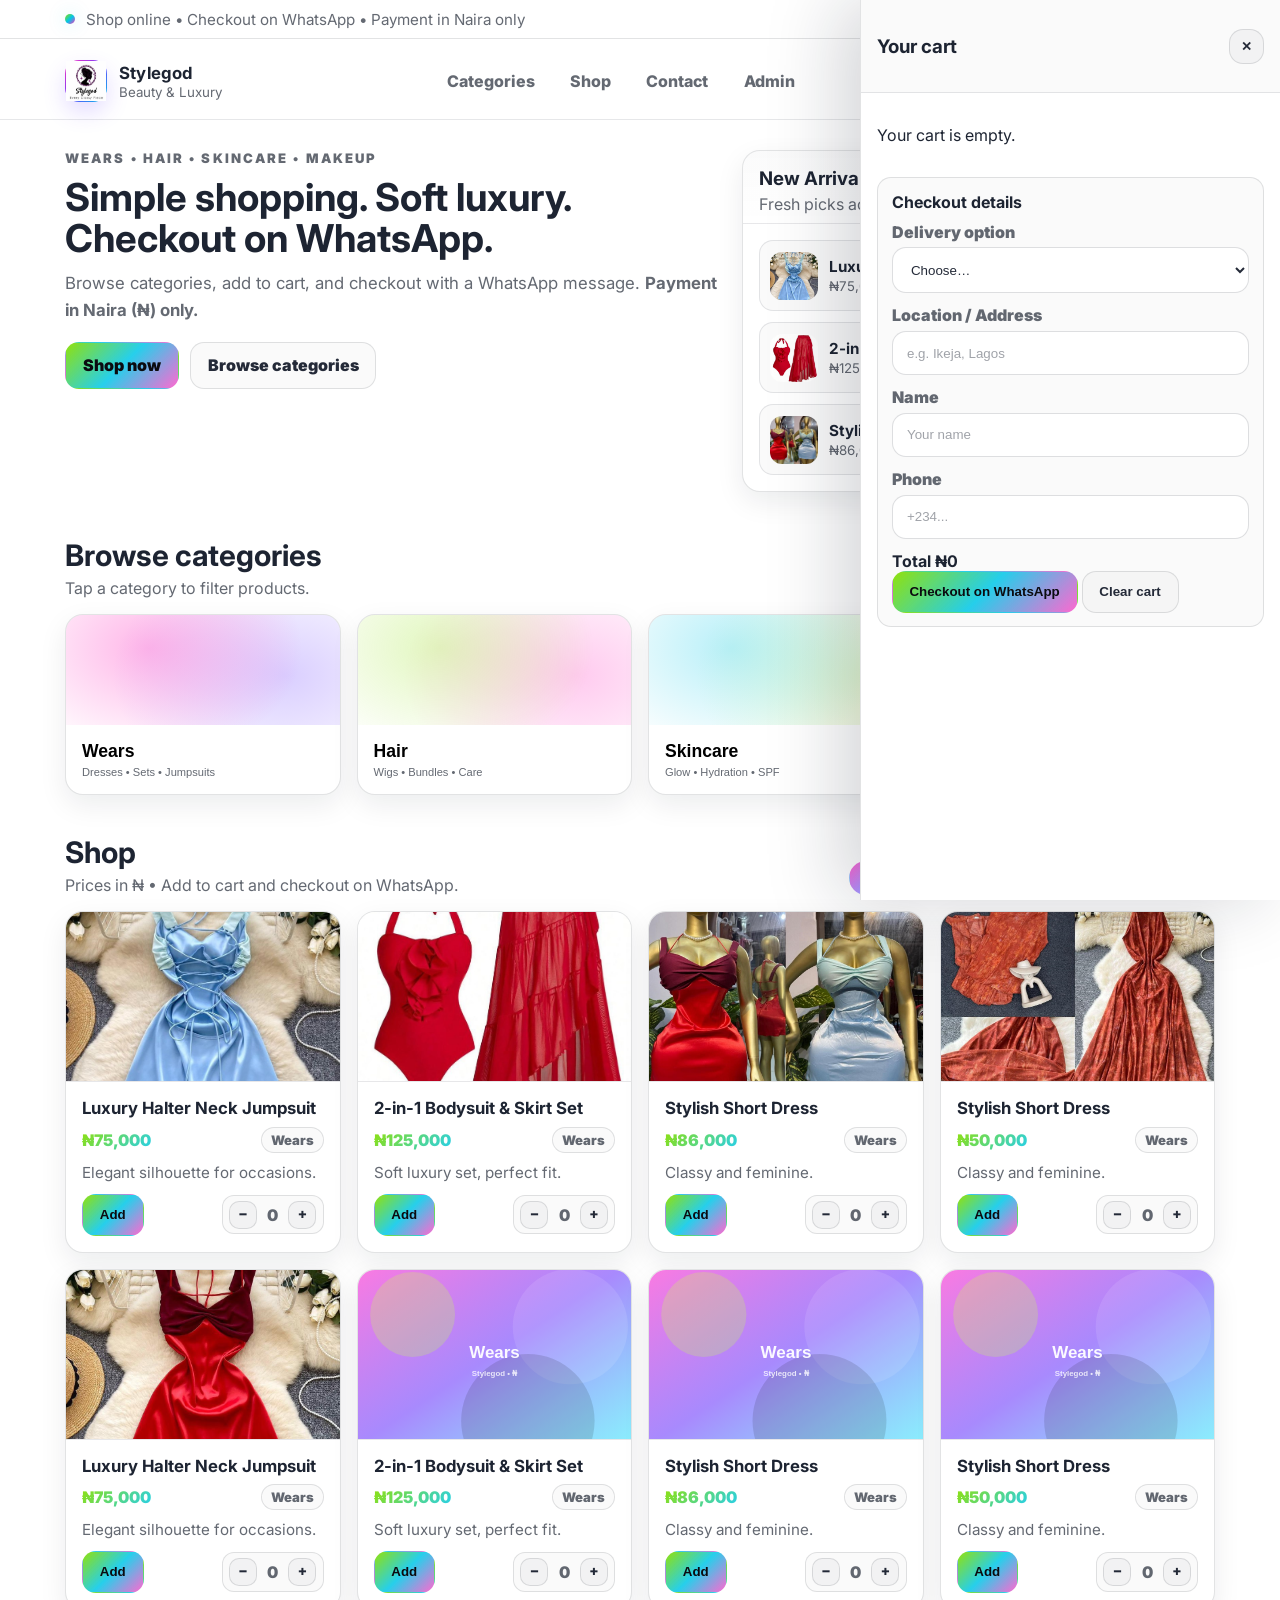
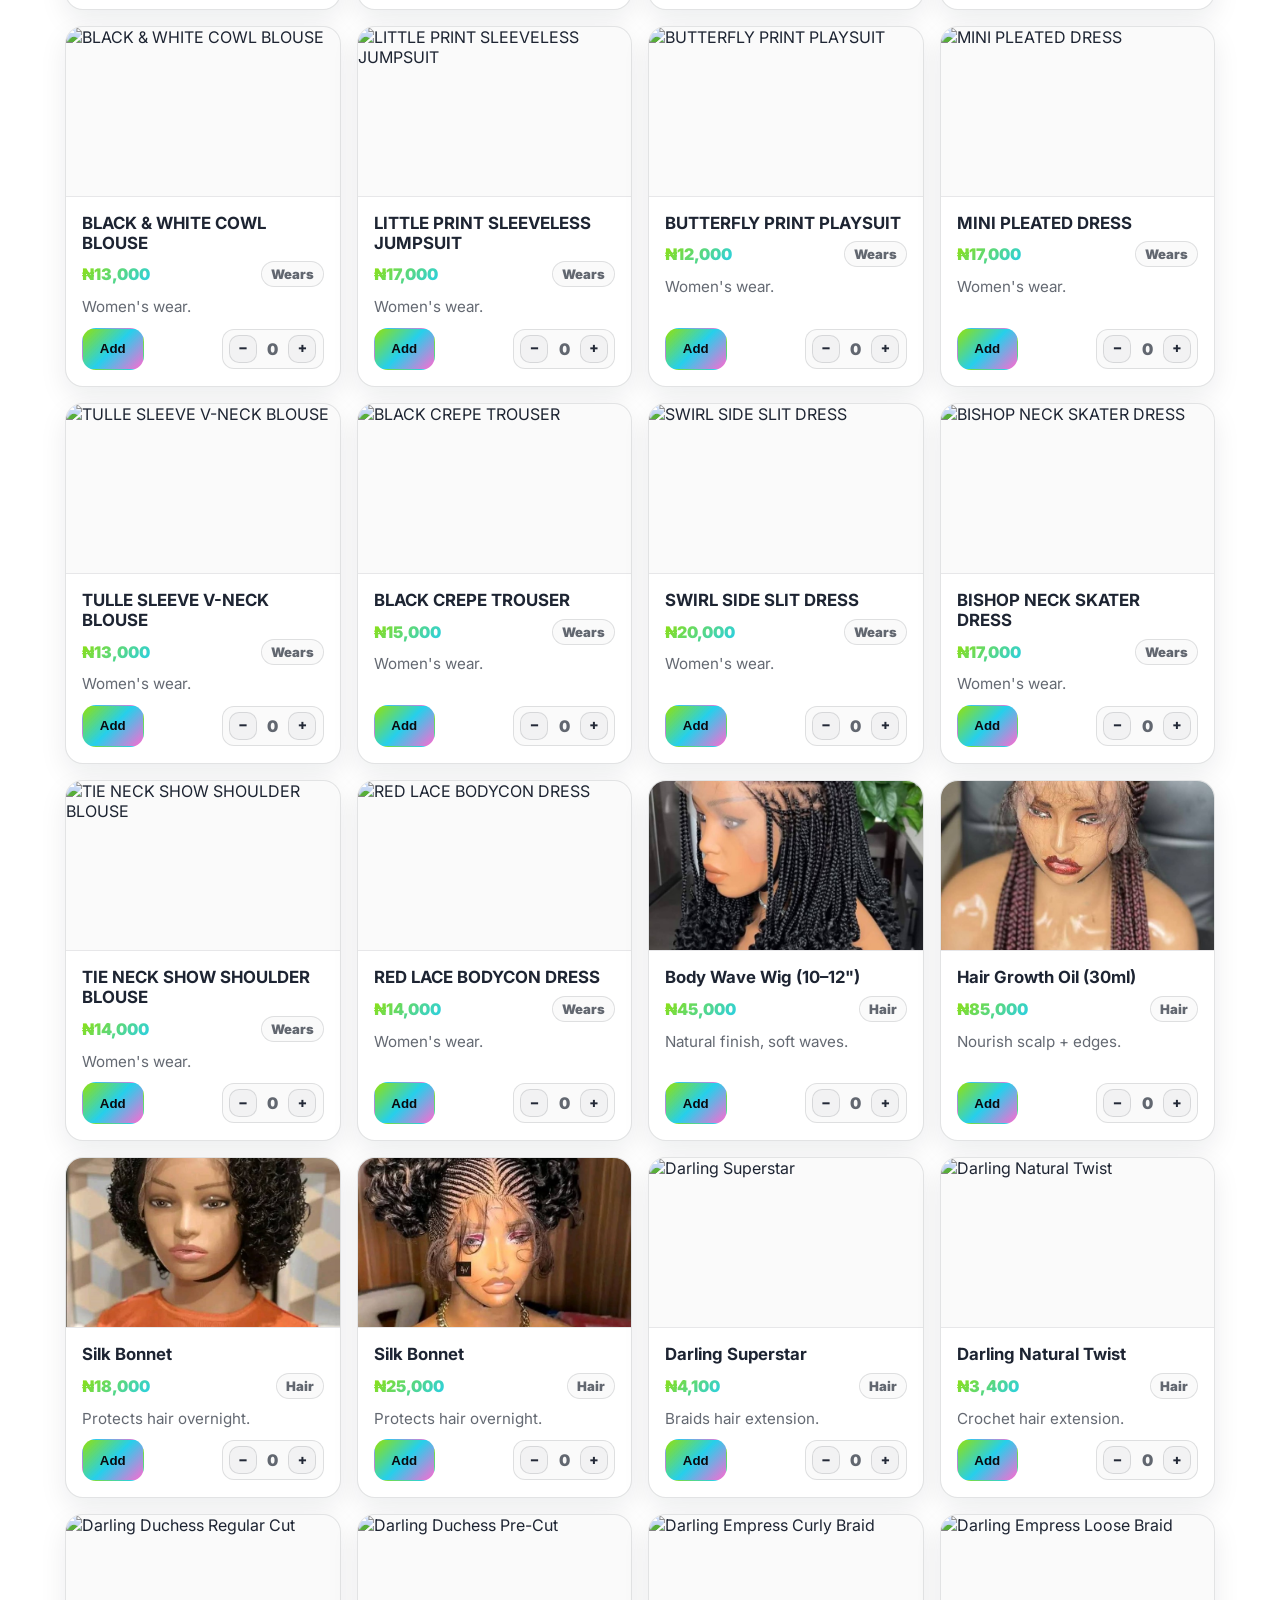
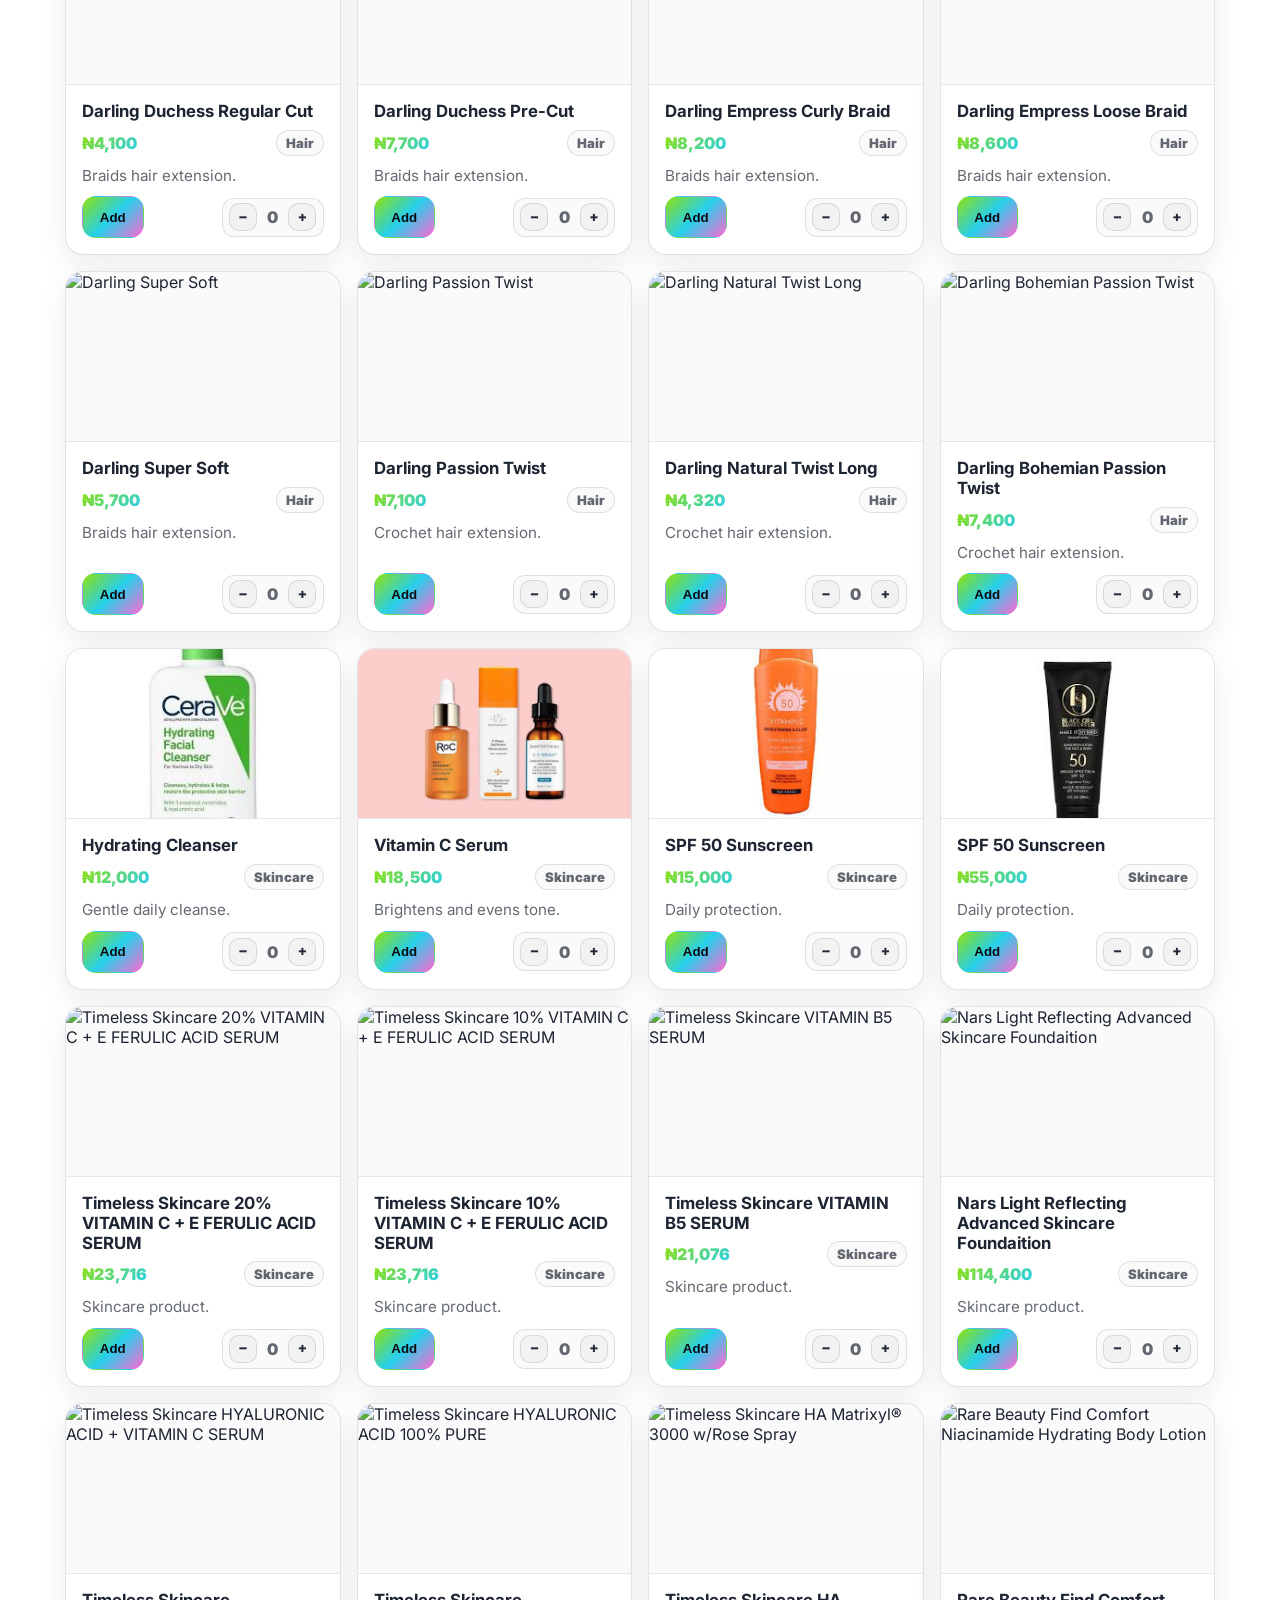
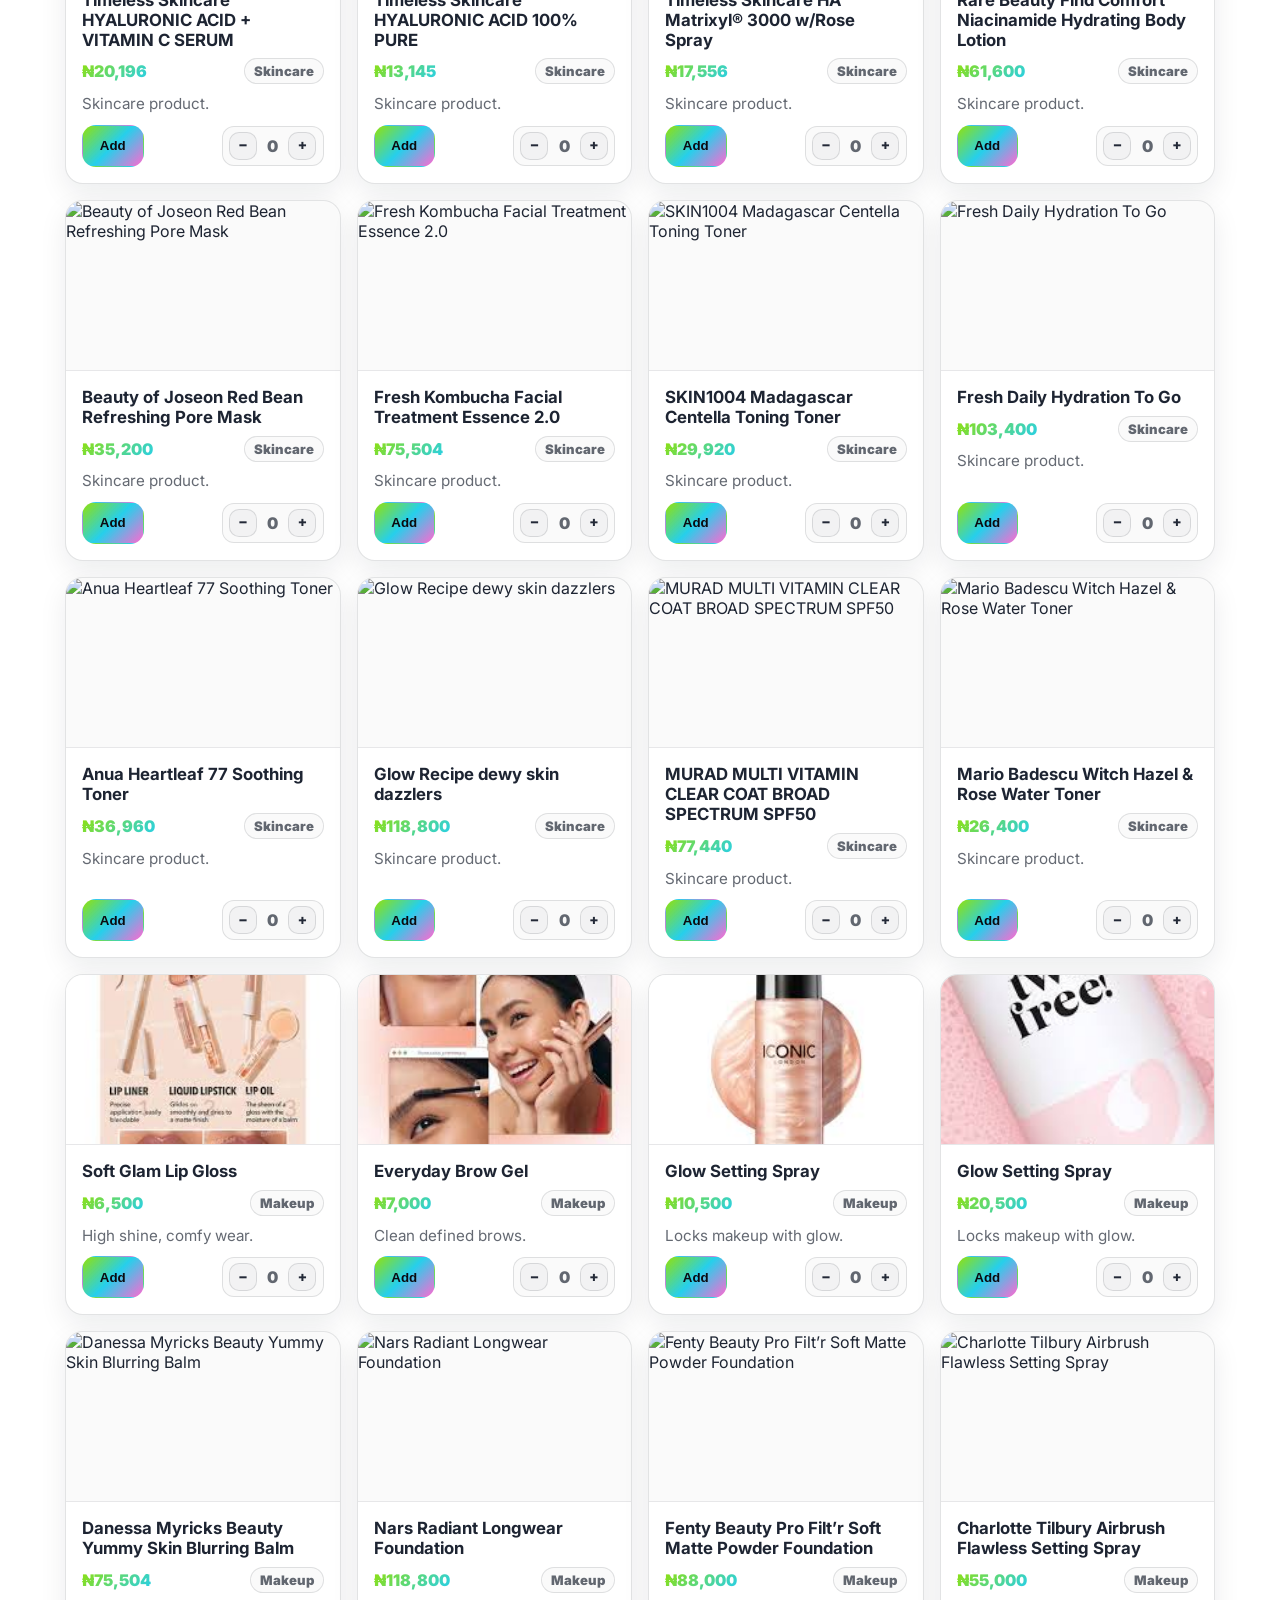
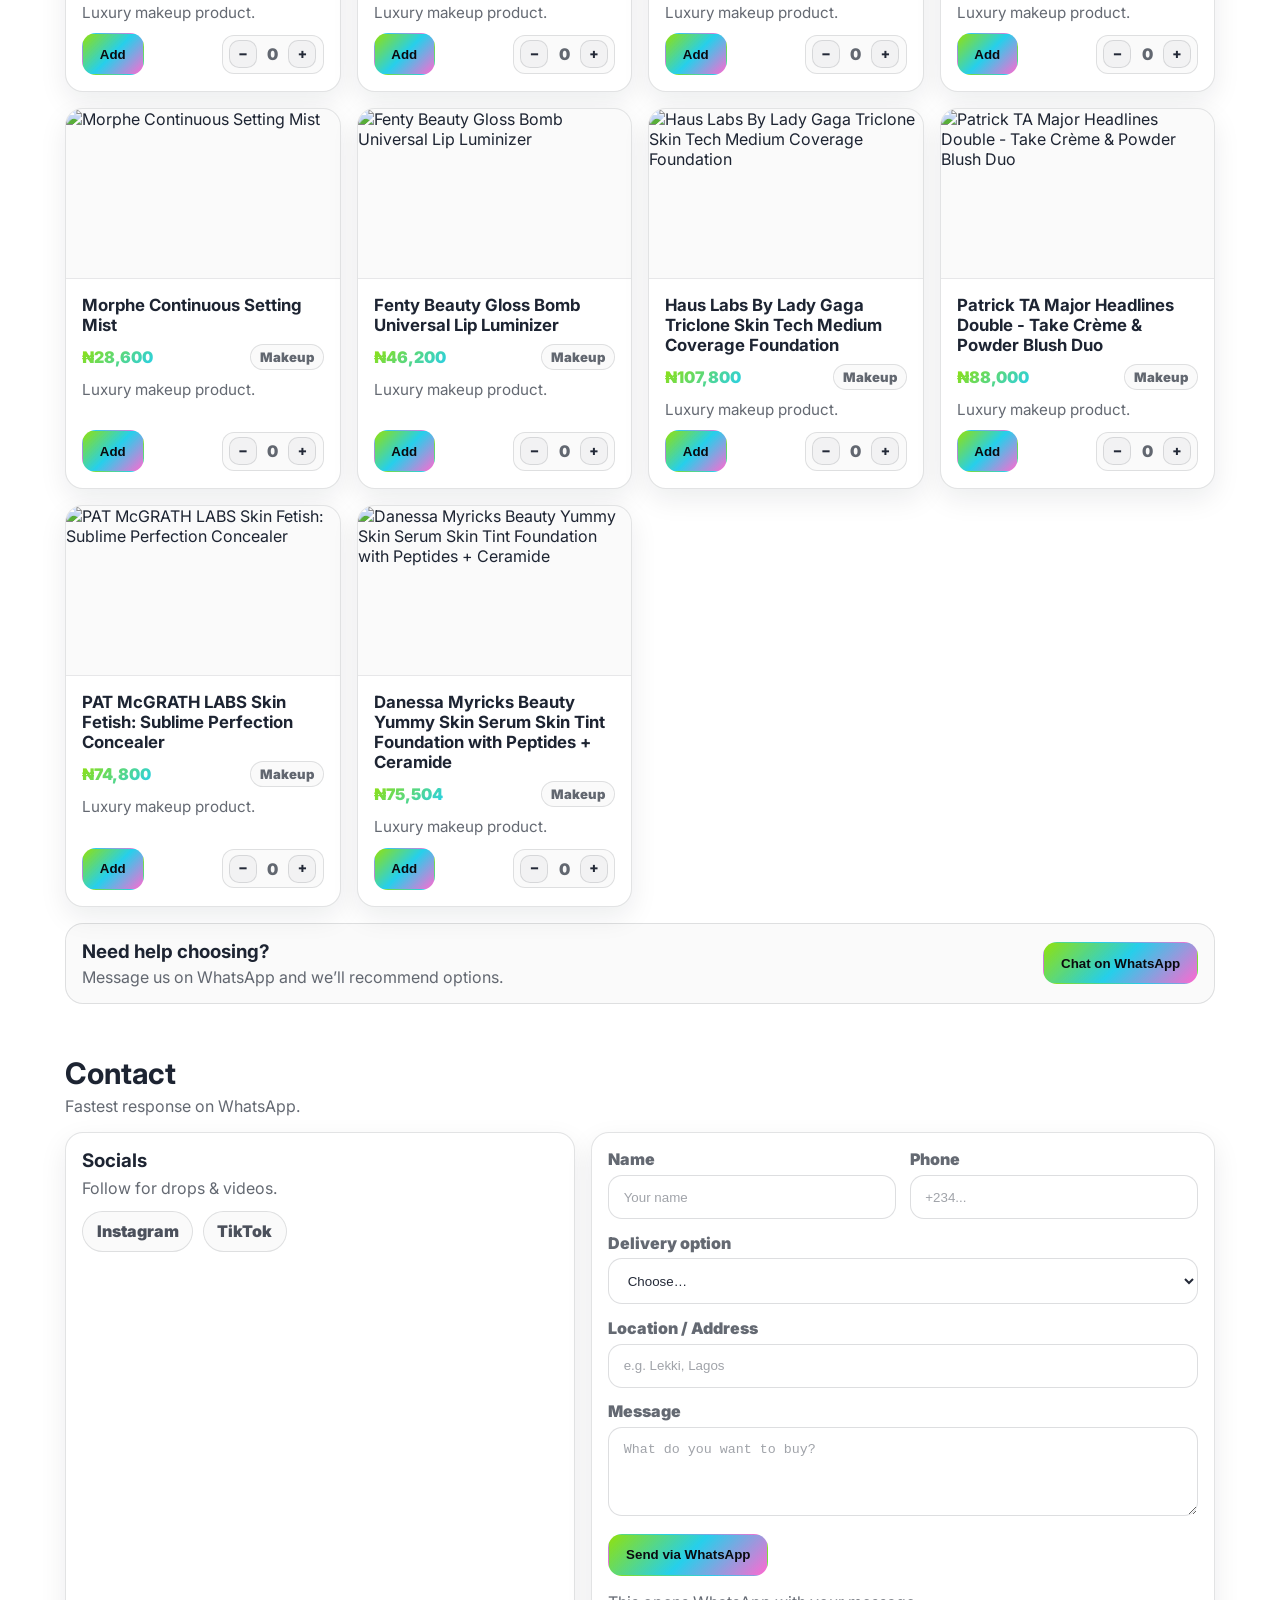
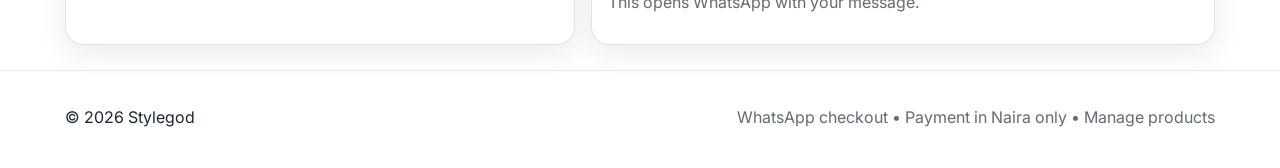
==== shop.html @ 5bd923c2 "Add files via upload" ====
<!doctype html>
<html lang="en">
<head>
  <meta charset="utf-8" />
  <meta name="viewport" content="width=device-width,initial-scale=1" />
  <title>Stylegod • Shop</title>
  <meta name="description" content="Wears • Hair • Skincare • Makeup — Checkout via WhatsApp (₦ only)" />

  <link rel="preconnect" href="https://fonts.googleapis.com">
  <link rel="preconnect" href="https://fonts.gstatic.com" crossorigin>
  <link href="https://fonts.googleapis.com/css2?family=Inter:wght@400;500;600;700;800&display=swap" rel="stylesheet">

  <link rel="stylesheet" href="styles.css" />
</head>

<body>
  <div class="topbar">
    <div class="container topbar__inner">
      <span class="dot" aria-hidden="true"></span>
      <p>Shop online • Checkout on WhatsApp • Payment in Naira only</p>
    </div>
  </div>

  <header class="header">
    <div class="container header__inner">
      <a class="logo" href="index.html" aria-label="Go home">
        <span class="logo__mark">
          <img src="assets/images/logo.jpg" width="40" height="40" alt="Stylegod logo" />
        </span>

        <span class="logo__text">
          <strong>Stylegod</strong>
          <small>Beauty & Luxury</small>
        </span>
      </a>

      <nav class="nav" aria-label="Main">
        <a href="#categories">Categories</a>
        <a href="#shop">Shop</a>
        <a href="#contact">Contact</a>
        <a href="admin.html">Admin</a>
      </nav>

      <div class="header__actions">
        <a class="iconbtn" href="https://www.instagram.com/sophia_de_stylegod/" target="_blank" rel="noreferrer">IG</a>
        <a class="iconbtn" href="https://www.tiktok.com/@sophia_stylegod" target="_blank" rel="noreferrer">TT</a>

        <button class="cartbtn" id="openCartBtn" type="button" aria-haspopup="dialog" aria-controls="cartDrawer" aria-expanded="false">
          Cart <span class="pillCount" id="cartCount">0</span>
        </button>
      </div>
    </div>
  </header>

  <main id="home" class="hero">
    <div class="container hero__inner">
      <div class="hero__copy">
        <p class="kicker">WEARS • HAIR • SKINCARE • MAKEUP</p>
        <h1>Simple shopping. Soft luxury. Checkout on WhatsApp.</h1>
        <p class="lead">
          Browse categories, add to cart, and checkout with a WhatsApp message.
          <strong>Payment in Naira (₦) only.</strong>
        </p>

        <div class="hero__cta">
          <a class="btn btn--primary" href="#shop">Shop now</a>
          <a class="btn btn--ghost" href="#categories">Browse categories</a>
        </div>
      </div>

      <div class="hero__card" aria-label="Featured products">
        <div class="hero__cardTop">
          <h3>New Arrivals</h3>
          <p>Fresh picks across all categories.</p>
        </div>
        <div class="hero__cardMini" id="miniGrid"></div>
      </div>
    </div>
  </main>

  <section id="categories" class="section">
    <div class="container">
      <div class="section__head">
        <h2>Browse categories</h2>
        <p>Tap a category to filter products.</p>
      </div>

      <div class="catGrid">
        <button class="catCard" data-filter="wears" type="button">
          <span class="catCard__bg catCard__bg--wears"></span>
          <span class="catCard__body">
            <strong>Wears</strong>
            <small>Dresses • Sets • Jumpsuits</small>
          </span>
        </button>

        <button class="catCard" data-filter="hair" type="button">
          <span class="catCard__bg catCard__bg--hair"></span>
          <span class="catCard__body">
            <strong>Hair</strong>
            <small>Wigs • Bundles • Care</small>
          </span>
        </button>

        <button class="catCard" data-filter="skincare" type="button">
          <span class="catCard__bg catCard__bg--skin"></span>
          <span class="catCard__body">
            <strong>Skincare</strong>
            <small>Glow • Hydration • SPF</small>
          </span>
        </button>

        <button class="catCard" data-filter="makeup" type="button">
          <span class="catCard__bg catCard__bg--makeup"></span>
          <span class="catCard__body">
            <strong>Makeup</strong>
            <small>Soft glam • Everyday</small>
          </span>
        </button>
      </div>
    </div>
  </section>

  <section id="shop" class="section section--tight">
    <div class="container">
      <div class="section__head section__head--row">
        <div>
          <h2>Shop</h2>
          <p>Prices in ₦ • Add to cart and checkout on WhatsApp.</p>
        </div>

        <div class="filters" role="tablist" aria-label="Filters">
          <button class="filter is-active" data-filter="all" type="button">All</button>
          <button class="filter" data-filter="wears" type="button">Wears</button>
          <button class="filter" data-filter="hair" type="button">Hair</button>
          <button class="filter" data-filter="skincare" type="button">Skincare</button>
          <button class="filter" data-filter="makeup" type="button">Makeup</button>
        </div>
      </div>

      <div class="grid" id="productGrid" aria-live="polite"></div>

      <div class="note">
        <div>
          <h3>Need help choosing?</h3>
          <p>Message us on WhatsApp and we’ll recommend options.</p>
        </div>
        <button class="btn btn--primary" id="quickChatBtn" type="button">Chat on WhatsApp</button>
      </div>
    </div>
  </section>

  <section id="contact" class="section">
    <div class="container">
      <div class="section__head">
        <h2>Contact</h2>
        <p>Fastest response on WhatsApp.</p>
      </div>

      <div class="contact">
        <div class="contact__card">
          <h3>Socials</h3>
          <p>Follow for drops & videos.</p>
          <div class="socialRow">
            <a class="social" href="https://www.instagram.com/sophia_de_stylegod/" target="_blank" rel="noreferrer">Instagram</a>
            <a class="social" href="https://www.tiktok.com/@sophia_stylegod" target="_blank" rel="noreferrer">TikTok</a>
          </div>
        </div>

        <form class="form" id="contactForm">
          <div class="row">
            <label>
              Name
              <input name="name" autocomplete="name" required placeholder="Your name" />
            </label>

            <label>
              Phone
              <input name="phone" autocomplete="tel" required placeholder="+234..." />
            </label>
          </div>

          <label>
            Delivery option
            <select name="delivery" required>
              <option value="" disabled selected>Choose…</option>
              <option value="Lagos">Lagos</option>
              <option value="Outside Lagos">Outside Lagos</option>
            </select>
          </label>

          <label>
            Location / Address
            <input name="location" autocomplete="street-address" required placeholder="e.g. Lekki, Lagos" />
          </label>

          <label>
            Message
            <textarea name="message" rows="4" required placeholder="What do you want to buy?"></textarea>
          </label>

          <button class="btn btn--primary" type="submit">Send via WhatsApp</button>
          <p class="muted">This opens WhatsApp with your message.</p>
        </form>
      </div>
    </div>
  </section>

  <footer class="footer">
    <div class="container footer__inner">
      <p>© <span id="year"></span> Stylegod</p>
      <p class="muted">
        WhatsApp checkout • Payment in Naira only •
        <a href="admin.html">Manage products</a>
      </p>
    </div>
  </footer>

  <div class="backdrop" id="backdrop" hidden></div>

  <aside class="drawer" id="cartDrawer" role="dialog" aria-modal="true" aria-label="Cart" hidden>
    <header class="drawer__head">
      <h3>Your cart</h3>
      <button class="iconbtn" id="closeCartBtn" type="button" aria-label="Close cart">✕</button>
    </header>

    <div class="drawer__body">
      <div class="cartList" id="cartList"></div>

      <div class="checkoutBox">
        <h4>Checkout details</h4>

        <label>
          Delivery option
          <select id="cartDelivery">
            <option value="" disabled selected>Choose…</option>
            <option value="Lagos">Lagos</option>
            <option value="Outside Lagos">Outside Lagos</option>
          </select>
        </label>

        <label>
          Location / Address
          <input id="cartLocation" placeholder="e.g. Ikeja, Lagos" />
        </label>

        <label>
          Name
          <input id="cartName" placeholder="Your name" />
        </label>

        <label>
          Phone
          <input id="cartPhone" placeholder="+234..." />
        </label>

        <div class="checkoutRow">
          <strong>Total</strong>
          <strong id="cartTotal">₦0</strong>
        </div>

        <div class="drawerActions">
          <button class="btn btn--primary" id="checkoutBtn" type="button">Checkout on WhatsApp</button>
          <button class="btn btn--ghost" id="clearBtn" type="button">Clear cart</button>
        </div>
      </div>
    </div>
  </aside>

  <div class="toast" id="toast" hidden></div>

  <script src="app.js"></script>
</body>
</html>
---- styles.css ----
/* ===========================
   STYLEGOD SIMPLE — CLEAN WHITE THEME
   Drop-in replacement for styles.css
   (White background, dark text, colorful accents)
   =========================== */

:root{
  /* Base */
  --bg: #ffffff;
  --text: rgba(17, 24, 39, 0.95);     /* near-slate */
  --muted: rgba(17, 24, 39, 0.65);
  --muted2: rgba(17, 24, 39, 0.48);

  /* Surfaces */
  --panel: rgba(17, 24, 39, 0.035);
  --panel2: rgba(17, 24, 39, 0.055);
  --border: rgba(17, 24, 39, 0.12);

  /* Accents */
  --pink: #ff2fbf;
  --violet: #6a3dff;
  --cyan: #00c7e8;
  --lime: #8adf00;

  /* Shape & shadows */
  --radius: 18px;
  --shadow: 0 20px 60px rgba(17,24,39,.12);
  --shadow2: 0 10px 28px rgba(17,24,39,.08);

  /* Focus */
  --focus: rgba(0, 199, 232, 0.35);
}

*{ box-sizing: border-box; }
html,body{ height:100%; }
body{
  margin:0;
  font-family: Inter, system-ui, -apple-system, Segoe UI, Roboto, Arial, sans-serif;
  color: var(--text);
  background: var(--bg);
}

a{ color: inherit; text-decoration: none; }
.container{ width: min(1150px, calc(100% - 2rem)); margin: 0 auto; }

/* ---------- Topbar ---------- */
.topbar{
  position: sticky;
  top: 0;
  z-index: 50;
  border-bottom: 1px solid var(--border);
  background: rgba(255,255,255,.86);
  backdrop-filter: blur(12px);
}
.topbar__inner{
  display:flex;
  align-items:center;
  gap:.7rem;
  padding:.6rem 0;
}
.topbar p{
  margin:0;
  color: var(--muted);
  font-size: .95rem;
}
.dot{
  width:10px;height:10px;border-radius:999px;
  background: linear-gradient(135deg, var(--lime), var(--cyan), var(--pink));
  box-shadow: 0 0 18px rgba(0, 199, 232, .25);
}

/* ---------- Header ---------- */
.header{
  position: sticky;
  top: 44px;
  z-index: 45;
  border-bottom: 1px solid rgba(17,24,39,.10);
  background: rgba(255,255,255,.78);
  backdrop-filter: blur(12px);
}
.header__inner{
  display:flex;
  align-items:center;
  justify-content: space-between;
  padding: .9rem 0;
  gap: 1rem;
}

/* Logo */
.logo{ display:flex; align-items:center; gap:.75rem; }
.logo__mark{
  width:42px;height:42px;border-radius:14px;
  display:grid;place-items:center;
  font-weight: 900;
  color: #fff;
  background: linear-gradient(135deg, var(--pink), var(--violet), var(--cyan));
  box-shadow: 0 10px 22px rgba(106,61,255,.18);
}
.logo__text strong{ display:block; font-size: 1.05rem; letter-spacing: .2px; }
.logo__text small{ display:block; color: var(--muted); margin-top:.1rem; }

/* Nav */
.nav{ display:flex; gap: 1rem; }
.nav a{
  color: var(--muted);
  font-weight: 800;
  padding:.5rem .6rem;
  border-radius: 12px;
}
.nav a:hover{
  background: rgba(17,24,39,.05);
  color: rgba(17,24,39,.92);
}

/* Header actions */
.header__actions{ display:flex; gap:.6rem; align-items:center; }

.iconbtn{
  border:1px solid var(--border);
  background: rgba(17,24,39,.03);
  color: rgba(17,24,39,.92);
  border-radius: 14px;
  padding: .55rem .7rem;
  font-weight: 900;
  cursor:pointer;
  transition: transform .15s ease, background .15s ease, border-color .15s ease;
}
.iconbtn:hover{
  transform: translateY(-1px);
  background: rgba(17,24,39,.05);
  border-color: rgba(17,24,39,.16);
}

.cartbtn{
  border:1px solid var(--border);
  background: rgba(17,24,39,.03);
  color: rgba(17,24,39,.92);
  border-radius: 14px;
  padding: .55rem .8rem;
  font-weight: 900;
  cursor:pointer;
  display:flex;
  align-items:center;
  gap:.5rem;
  transition: transform .15s ease, background .15s ease, border-color .15s ease;
}
.cartbtn:hover{
  transform: translateY(-1px);
  background: rgba(17,24,39,.05);
  border-color: rgba(17,24,39,.16);
}
.pillCount{
  min-width: 26px;
  height: 26px;
  border-radius: 999px;
  display:grid;place-items:center;
  color:#0b0b10;
  background: linear-gradient(135deg, rgba(138,223,0,.95), rgba(0,199,232,.85), rgba(255,47,191,.75));
  font-size:.9rem;
}

/* ---------- Hero ---------- */
.hero{ padding: 2.2rem 0 1.2rem; }
.hero__inner{
  display:grid;
  grid-template-columns: 1.25fr .9fr;
  gap: 1.2rem;
  align-items: start;
}
.kicker{
  margin:0 0 .7rem;
  letter-spacing:.16em;
  font-size:.82rem;
  color: var(--muted);
  font-weight: 900;
}
.hero h1{
  margin:0 0 .65rem;
  font-size: clamp(2.1rem, 3vw, 3rem);
  line-height: 1.08;
}
.lead{
  margin:0 0 1.1rem;
  color: var(--muted);
  line-height: 1.6;
  font-size: 1.05rem;
}

.hero__cta{ display:flex; gap:.7rem; flex-wrap:wrap; }

/* Buttons */
.btn{
  border:1px solid var(--border);
  border-radius: 14px;
  padding: .78rem 1.05rem;
  font-weight: 900;
  cursor:pointer;
  background: rgba(17,24,39,.03);
  color: rgba(17,24,39,.92);
  transition: transform .15s ease, background .15s ease, border-color .15s ease;
}
.btn:hover{
  transform: translateY(-1px);
  background: rgba(17,24,39,.05);
  border-color: rgba(17,24,39,.16);
}
.btn--primary{
  border-color: transparent;
  background: linear-gradient(135deg, rgba(138,223,0,.95), rgba(0,199,232,.85), rgba(255,47,191,.72));
  color: #0b0b10;
}
.btn--ghost{ background: rgba(17,24,39,.02); }

/* Hero card */
.hero__card{
  border:1px solid var(--border);
  background: #fff;
  border-radius: var(--radius);
  box-shadow: var(--shadow2);
  overflow:hidden;
}
.hero__cardTop{
  padding: 1rem 1rem .6rem;
  border-bottom:1px solid rgba(17,24,39,.08);
  background: linear-gradient(180deg, rgba(17,24,39,.02), rgba(17,24,39,.00));
}
.hero__cardTop h3{ margin:0 0 .25rem; }
.hero__cardTop p{ margin:0; color: var(--muted); }
.hero__cardMini{ padding: 1rem; display:grid; gap:.7rem; }
.miniItem{
  display:flex; gap:.7rem; align-items:center;
  border:1px solid rgba(17,24,39,.10);
  border-radius: 14px;
  background: rgba(17,24,39,.02);
  padding: .65rem;
}
.miniItem img{ width:48px;height:48px; border-radius: 12px; object-fit: cover; }
.miniItem strong{ display:block; font-size:.95rem; }
.miniItem small{ color: var(--muted); display:block; margin-top:.1rem; }

/* ---------- Sections ---------- */
.section{ padding: 1.6rem 0; }
.section--tight{ padding-top: .8rem; }
.section__head{ margin-bottom: 1rem; }
.section__head h2{ margin:0; font-size: 1.85rem; }
.section__head p{ margin:.35rem 0 0; color: var(--muted); }
.section__head--row{
  display:flex;
  justify-content: space-between;
  align-items:flex-end;
  gap: 1rem;
  flex-wrap: wrap;
}

/* ---------- Categories ---------- */
.catGrid{
  display:grid;
  grid-template-columns: repeat(4, 1fr);
  gap: 1rem;
}
.catCard{
  text-align:left;
  border:1px solid var(--border);
  background: #fff;
  border-radius: var(--radius);
  cursor:pointer;
  padding:0;
  overflow:hidden;
  box-shadow: var(--shadow2);
  transition: transform .15s ease, border-color .15s ease;
}
.catCard:hover{
  transform: translateY(-2px);
  border-color: rgba(17,24,39,.18);
}
.catCard__bg{ display:block; height: 110px; }
.catCard__body{ display:block; padding: 1rem; }
.catCard__body strong{ display:block; font-size: 1.1rem; }
.catCard__body small{ display:block; color: var(--muted); margin-top:.25rem; }

.catCard__bg--wears{
  background: radial-gradient(220px 160px at 30% 30%, rgba(255,47,191,.35), transparent 70%),
              radial-gradient(240px 170px at 80% 55%, rgba(106,61,255,.25), transparent 72%);
}
.catCard__bg--hair{
  background: radial-gradient(220px 160px at 30% 30%, rgba(138,223,0,.25), transparent 70%),
              radial-gradient(240px 170px at 80% 55%, rgba(255,47,191,.25), transparent 72%);
}
.catCard__bg--skin{
  background: radial-gradient(220px 160px at 30% 30%, rgba(0,199,232,.28), transparent 70%),
              radial-gradient(240px 170px at 80% 55%, rgba(138,223,0,.18), transparent 72%);
}
.catCard__bg--makeup{
  background: radial-gradient(220px 160px at 30% 30%, rgba(106,61,255,.30), transparent 70%),
              radial-gradient(240px 170px at 80% 55%, rgba(255,47,191,.25), transparent 72%);
}

/* ---------- Filters ---------- */
.filters{ display:flex; gap:.5rem; flex-wrap: wrap; }
.filter{
  border:1px solid var(--border);
  background: rgba(17,24,39,.02);
  color: var(--muted);
  border-radius: 999px;
  padding: .55rem .85rem;
  font-weight: 900;
  cursor:pointer;
  transition: background .15s ease, border-color .15s ease, transform .15s ease;
}
.filter:hover{
  transform: translateY(-1px);
  background: rgba(17,24,39,.05);
  border-color: rgba(17,24,39,.16);
}
.filter.is-active{
  color:#0b0b10;
  border-color: transparent;
  background: linear-gradient(135deg, rgba(255,47,191,.75), rgba(106,61,255,.55), rgba(0,199,232,.45));
}

/* ---------- Product Grid ---------- */
.grid{
  display:grid;
  grid-template-columns: repeat(4, 1fr);
  gap: 1rem;
}
.card{
  border:1px solid var(--border);
  background: #fff;
  border-radius: var(--radius);
  overflow:hidden;
  box-shadow: var(--shadow2);
  display:flex;
  flex-direction: column;
  transition: transform .15s ease, border-color .15s ease;
}
.card:hover{
  transform: translateY(-2px);
  border-color: rgba(17,24,39,.18);
}
.card__img{
  height: 170px;
  border-bottom:1px solid rgba(17,24,39,.08);
  background: rgba(17,24,39,.02);
  overflow:hidden;
}
.card__img img{
  width:100%; height:100%;
  object-fit: cover;
  display:block;
}
.card__body{
  padding: 1rem;
  display:flex;
  flex-direction: column;
  gap:.55rem;
  flex:1;
}
.card__title{ margin:0; font-size: 1.05rem; }
.card__meta{
  display:flex;
  justify-content: space-between;
  align-items:center;
  gap:.75rem;
}
.price{
  font-weight: 950;
  background: linear-gradient(135deg, rgba(138,223,0,.95), rgba(0,199,232,.85));
  -webkit-background-clip:text; background-clip:text; color: transparent;
}
.badge{
  font-size:.82rem;
  color: var(--muted);
  border:1px solid rgba(17,24,39,.12);
  padding: .25rem .55rem;
  border-radius: 999px;
  font-weight: 900;
  background: rgba(17,24,39,.02);
}
.card__desc{
  margin:0;
  color: var(--muted);
  line-height: 1.5;
  font-size:.95rem;
  flex:1;
}

.card__actions{
  display:flex;
  justify-content: space-between;
  align-items:center;
  gap:.75rem;
}

/* Quantity pill */
.qty{
  display:flex;
  align-items:center;
  gap:.35rem;
  border:1px solid rgba(17,24,39,.12);
  border-radius: 12px;
  padding:.3rem .4rem;
  background: rgba(17,24,39,.02);
}
.qty button{
  width:28px; height:28px;
  border-radius: 10px;
  border:1px solid rgba(17,24,39,.12);
  background: rgba(17,24,39,.03);
  color: rgba(17,24,39,.92);
  font-weight: 950;
  cursor:pointer;
}
.qty button:hover{ background: rgba(17,24,39,.05); }
.qty span{
  min-width: 20px;
  text-align:center;
  font-weight: 950;
  color: var(--muted);
}

/* Note / callout */
.note{
  margin-top: 1rem;
  border:1px solid var(--border);
  background: rgba(17,24,39,.02);
  border-radius: var(--radius);
  padding: 1rem;
  display:flex;
  justify-content: space-between;
  gap: 1rem;
  align-items:center;
  flex-wrap: wrap;
}
.note h3{ margin:0; }
.note p{ margin:.25rem 0 0; color: var(--muted); }

/* ---------- Contact ---------- */
.contact{
  display:grid;
  grid-template-columns: 0.9fr 1.1fr;
  gap: 1rem;
}
.contact__card, .form{
  border:1px solid var(--border);
  background: #fff;
  border-radius: var(--radius);
  padding: 1rem;
  box-shadow: var(--shadow2);
}

.contact__card h3{ margin:0 0 .3rem; }
.contact__card p{ margin:.35rem 0 0; color: var(--muted); }

.socialRow{
  display:flex;
  gap:.6rem;
  flex-wrap: wrap;
  margin-top:.8rem;
}
.social{
  border:1px solid rgba(17,24,39,.12);
  background: rgba(17,24,39,.02);
  padding: .6rem .85rem;
  border-radius: 999px;
  font-weight: 950;
  color: rgba(17,24,39,.75);
}
.social:hover{
  color: rgba(17,24,39,.95);
  background: rgba(17,24,39,.04);
}

label{
  display:block;
  color: var(--muted);
  font-weight: 900;
  margin-bottom: .85rem;
}

input,textarea,select{
  width:100%;
  margin-top:.35rem;
  padding: .85rem .9rem;
  border-radius: 14px;
  border:1px solid rgba(17,24,39,.14);
  background: #fff;
  color: rgba(17,24,39,.92);
  outline:none;
}
input::placeholder, textarea::placeholder{ color: rgba(17,24,39,.40); }
input:focus, textarea:focus, select:focus{
  border-color: rgba(0,199,232,.45);
  box-shadow: 0 0 0 4px rgba(0,199,232,.14);
}
.row{ display:grid; grid-template-columns: 1fr 1fr; gap: .85rem; }
.muted{ color: var(--muted); }

/* ---------- Footer ---------- */
.footer{
  padding: 1.2rem 0 1.6rem;
  border-top:1px solid rgba(17,24,39,.10);
  background: #fff;
}
.footer__inner{
  display:flex;
  justify-content: space-between;
  gap: 1rem;
  flex-wrap: wrap;
}

/* ---------- Drawer (Cart) ---------- */
.backdrop{
  position: fixed;
  inset:0;
  background: rgba(17,24,39,.45);
  z-index: 80;
}

.drawer{
  position: fixed;
  top: 0; right: 0;
  height: 100%;
  width: min(420px, 92vw);
  z-index: 90;
  background: #ffffff;
  border-left: 1px solid rgba(17,24,39,.12);
  box-shadow: -20px 0 70px rgba(17,24,39,.18);
  display:flex;
  flex-direction: column;
}
.drawer__head{
  display:flex;
  justify-content: space-between;
  align-items:center;
  padding: 1rem;
  border-bottom:1px solid rgba(17,24,39,.10);
  background: rgba(17,24,39,.02);
}
.drawer__body{
  padding: 1rem;
  overflow:auto;
  display:flex;
  flex-direction: column;
  gap: 1rem;
  height: 100%;
}

/* Cart items */
.cartList{ display:flex; flex-direction: column; gap:.75rem; }
.cartItem{
  border:1px solid rgba(17,24,39,.12);
  background: rgba(17,24,39,.02);
  border-radius: 14px;
  padding: .8rem;
}
.cartItem__row{
  display:flex;
  justify-content: space-between;
  gap: 1rem;
  align-items:flex-start;
}
.cartItem__row strong{ display:block; }
.cartItem__row small{ color: var(--muted); }

.cartItem__actions{
  margin-top:.7rem;
  display:flex;
  justify-content: space-between;
  align-items:center;
  gap: .75rem;
}

.removeBtn{
  border:1px solid rgba(17,24,39,.12);
  background: rgba(255,47,191,.08);
  color: rgba(17,24,39,.85);
  border-radius: 12px;
  padding: .45rem .65rem;
  cursor:pointer;
  font-weight: 950;
}
.removeBtn:hover{
  background: rgba(255,47,191,.12);
}

/* Checkout box inside drawer */
.checkoutBox{
  border:1px solid rgba(17,24,39,.12);
  background: rgba(17,24,39,.02);
  border-radius: 14px;
  padding: .85rem;
}
.checkoutBox h4{ margin:0 0 .6rem; }
.checkoutBox label{ margin-bottom:.75rem; }

/* Summary */
.summary{
  margin-top:auto;
  border-top:1px solid rgba(17,24,39,.10);
  padding-top: 1rem;
  display:flex;
  flex-direction: column;
  gap: .65rem;
}
.summary__row{
  display:flex;
  justify-content: space-between;
  align-items:center;
}

/* ---------- Toast ---------- */
.toast{
  position: fixed;
  left: 50%;
  transform: translateX(-50%);
  bottom: 18px;
  z-index: 120;
  background: rgba(17,24,39,.90);
  border: 1px solid rgba(255,255,255,.18);
  color: rgba(255,255,255,.94);
  padding: 10px 14px;
  border-radius: 999px;
  box-shadow: 0 18px 40px rgba(17,24,39,.20);
  font-weight: 900;
  font-size: 14px;
}

/* ---------- Responsive ---------- */
@media (max-width: 980px){
  .hero__inner{ grid-template-columns: 1fr; }
  .catGrid{ grid-template-columns: repeat(2, 1fr); }
  .grid{ grid-template-columns: repeat(2, 1fr); }
  .contact{ grid-template-columns: 1fr; }
}
@media (max-width: 560px){
  .nav{ display:none; }
  .grid{ grid-template-columns: 1fr; }
  .row{ grid-template-columns: 1fr; }
}

/* Accessibility: reduced motion */
@media (prefers-reduced-motion: reduce){
  *{ scroll-behavior: auto !important; transition: none !important; }
}
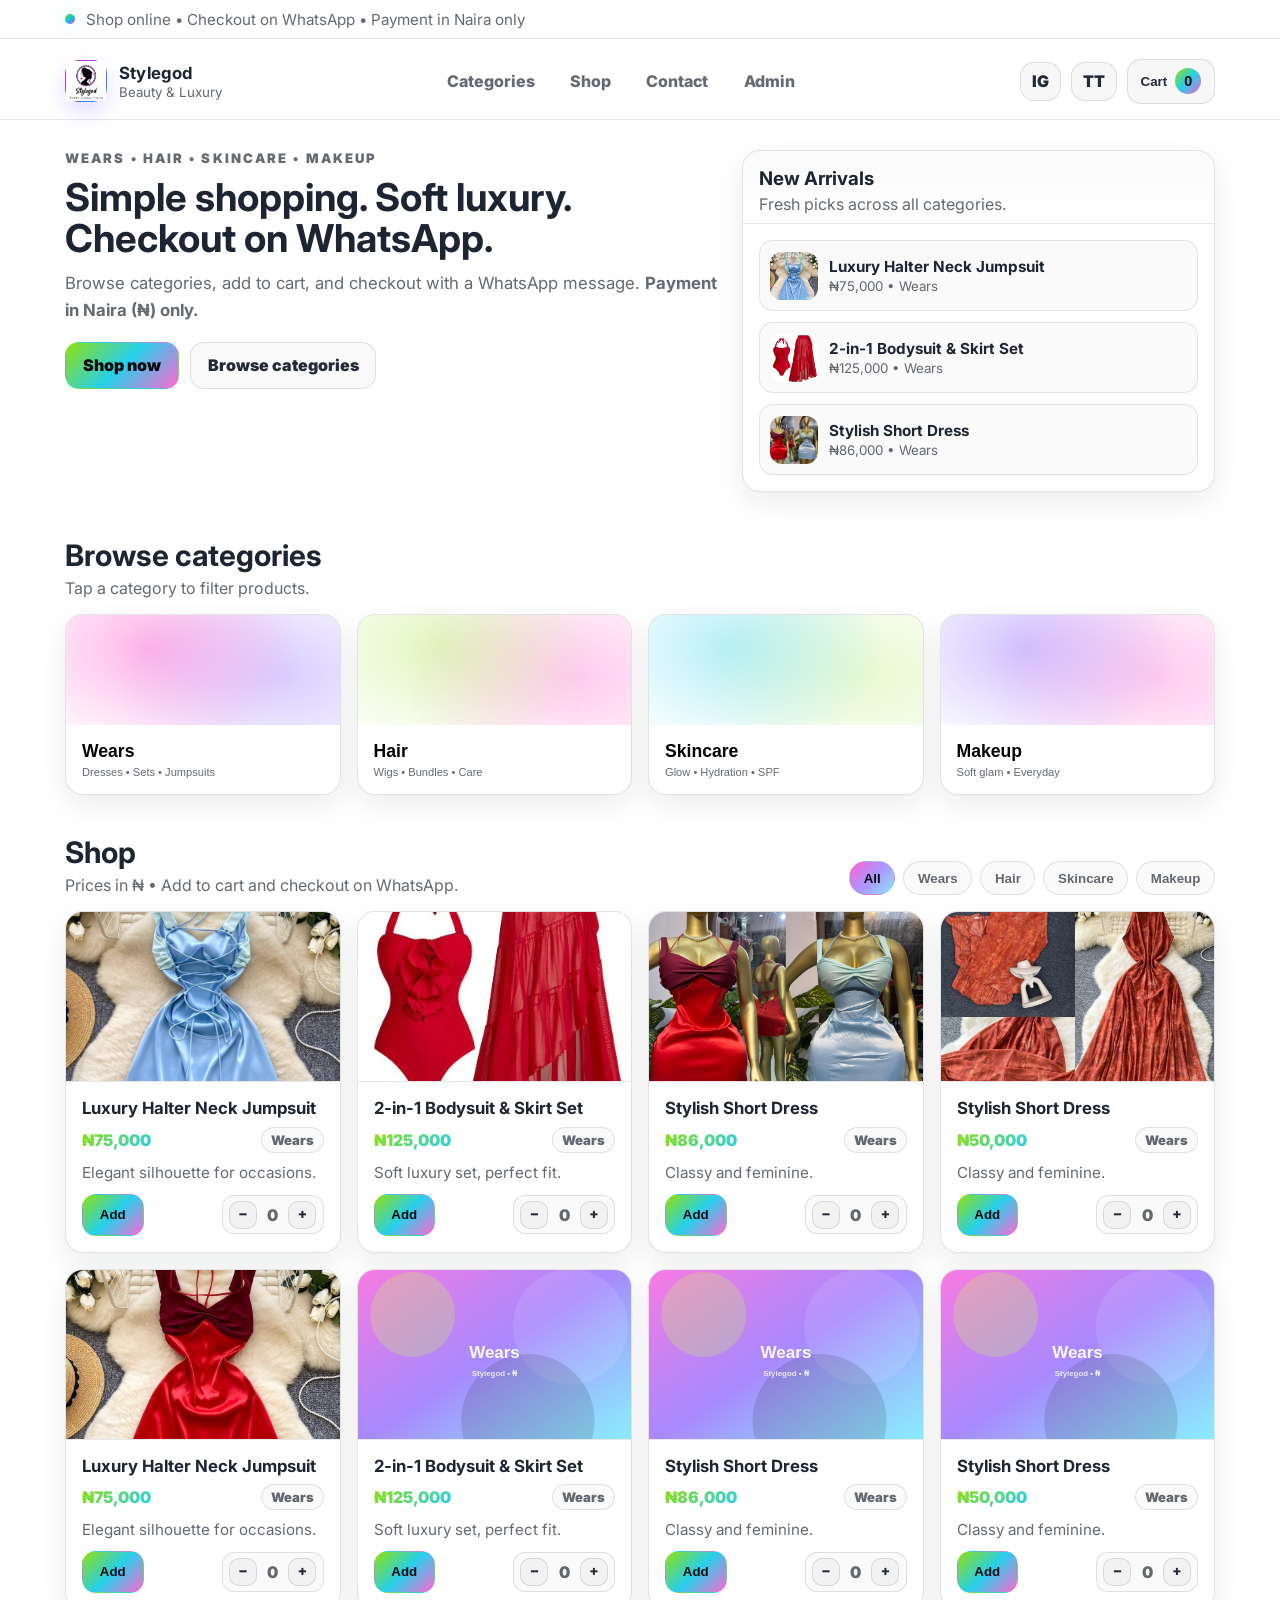
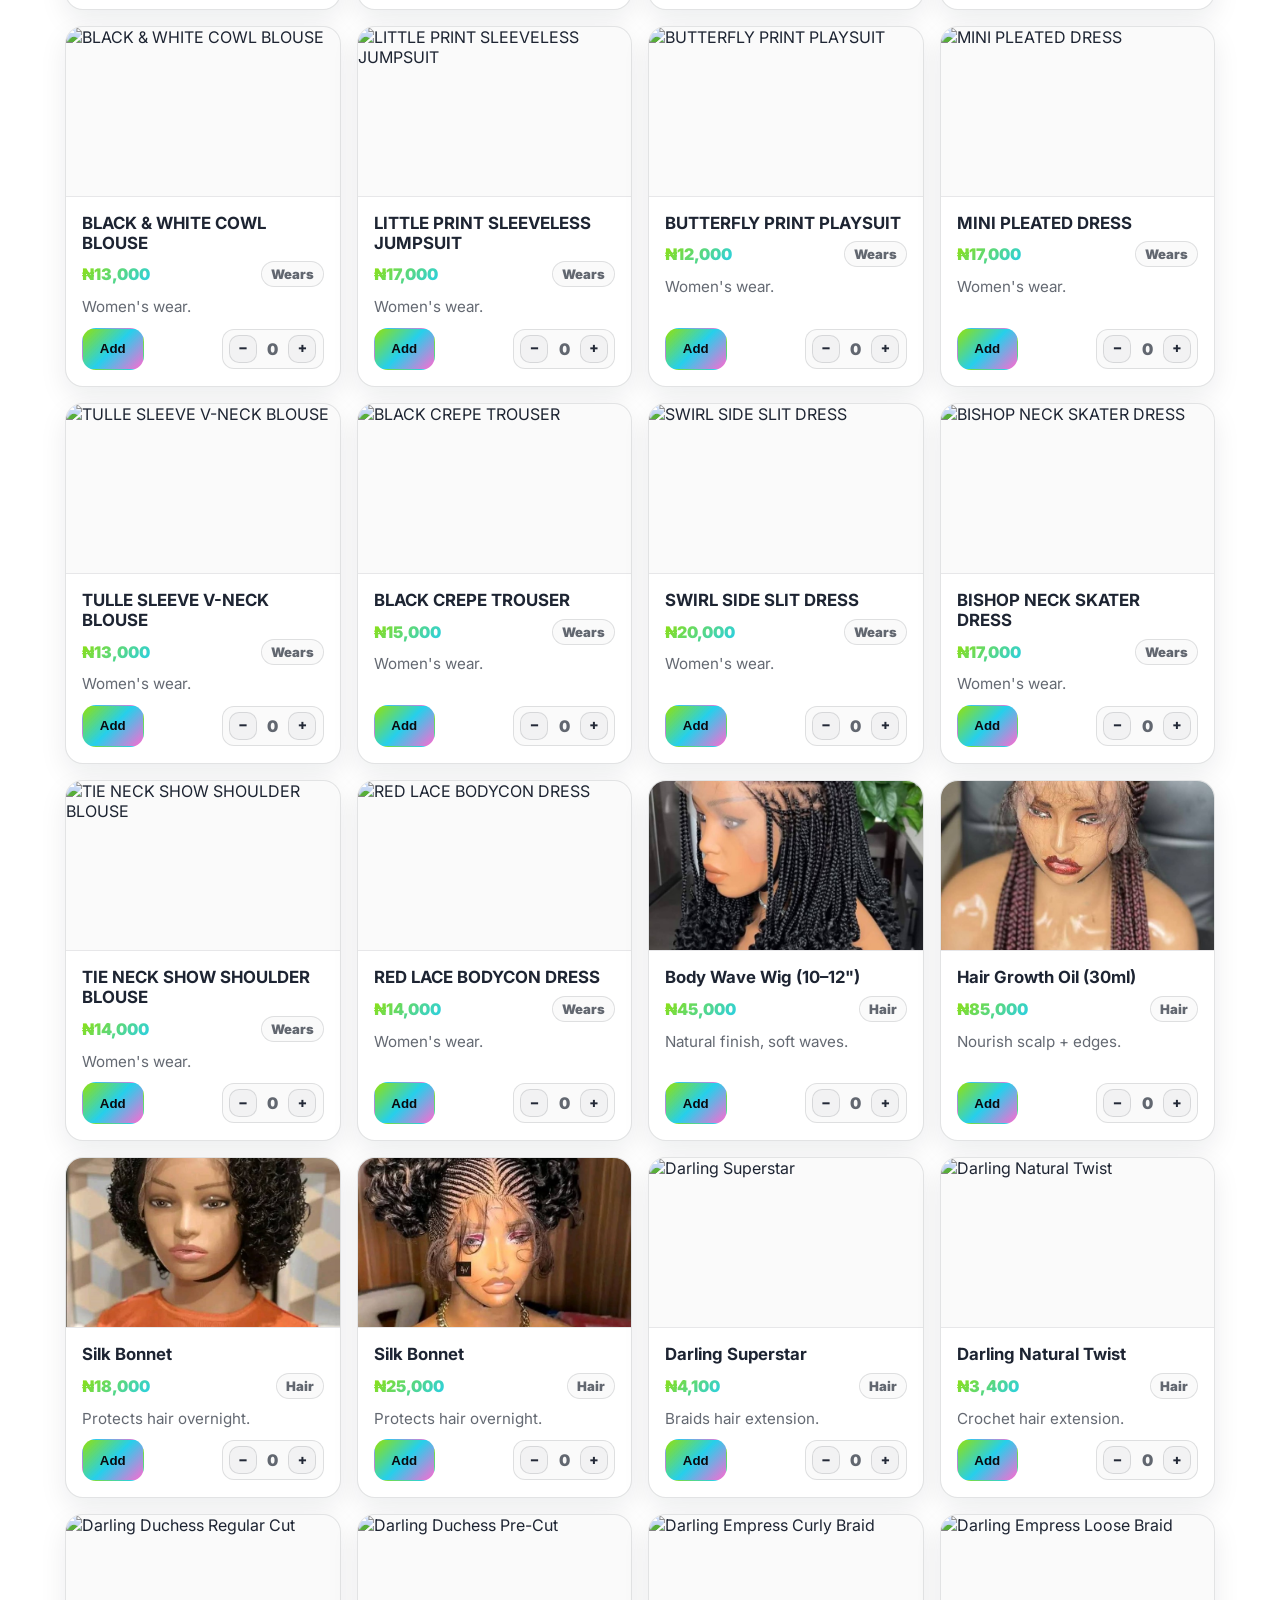
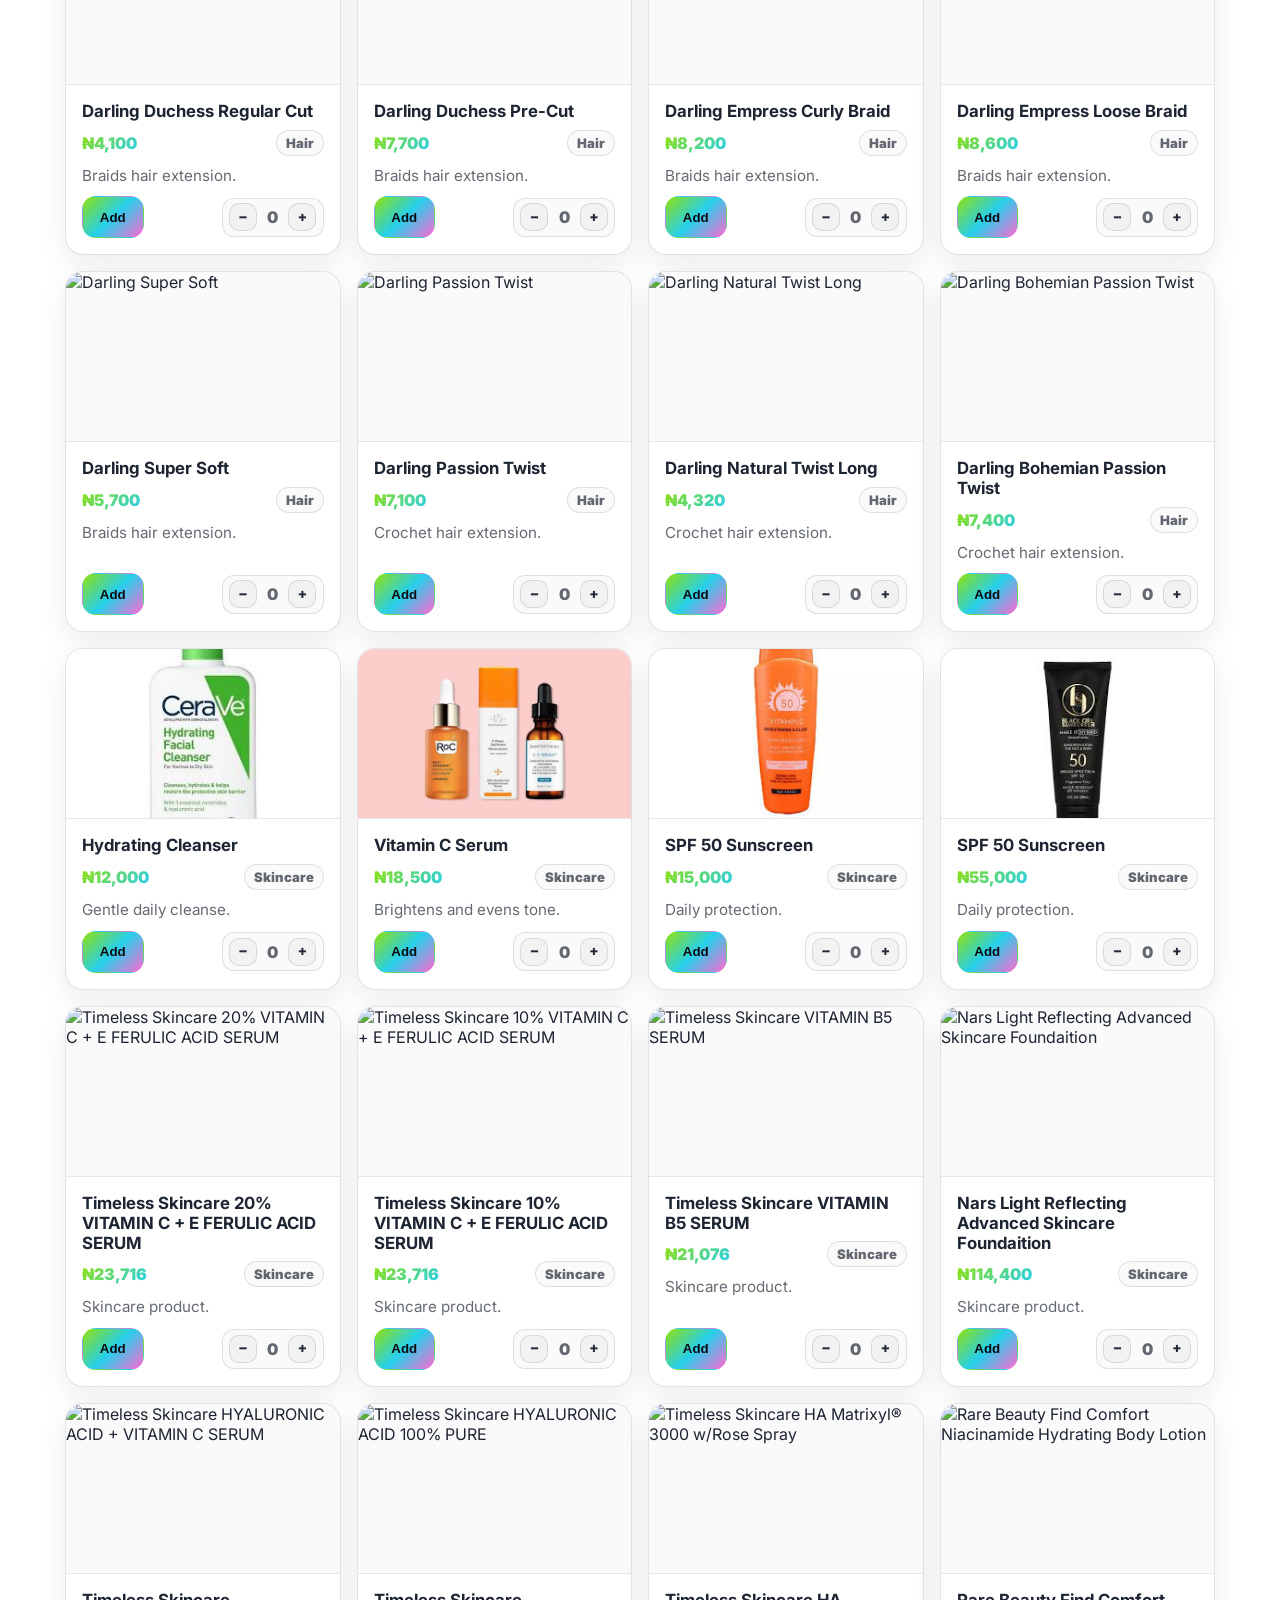
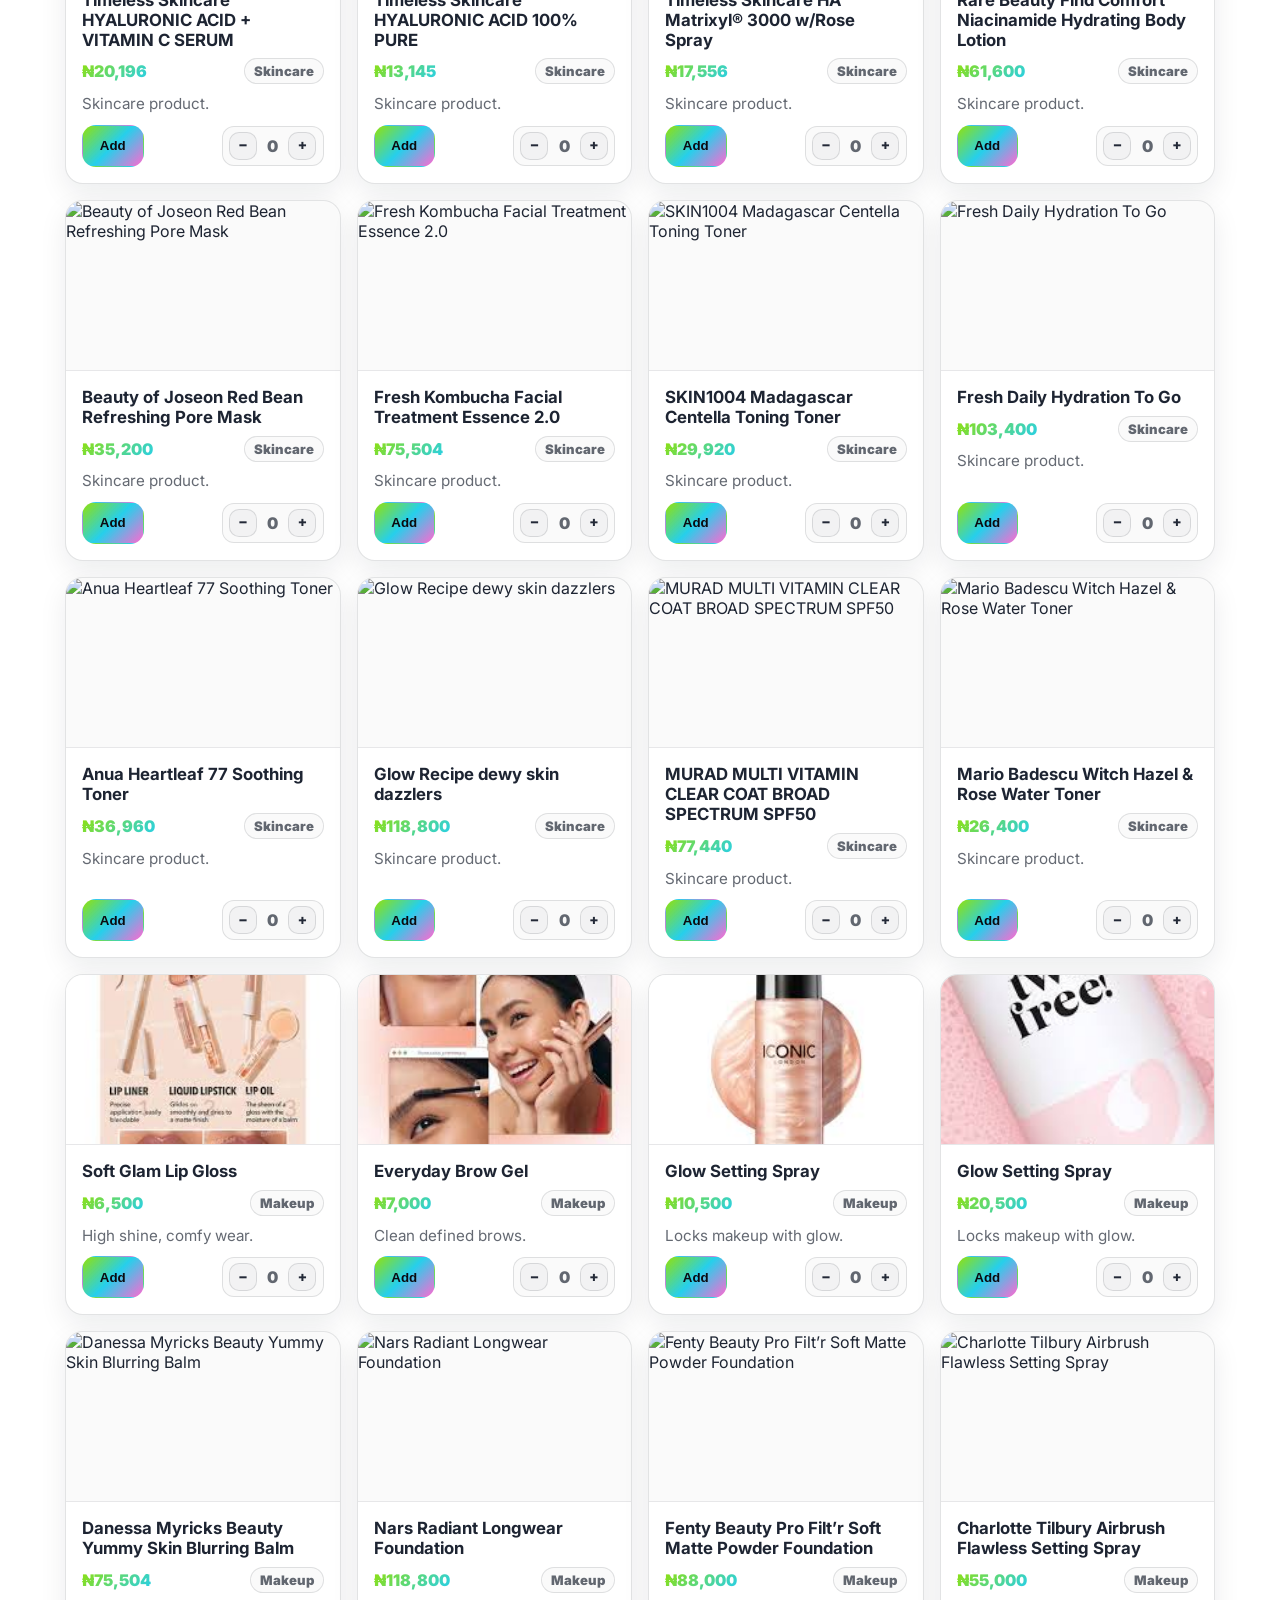
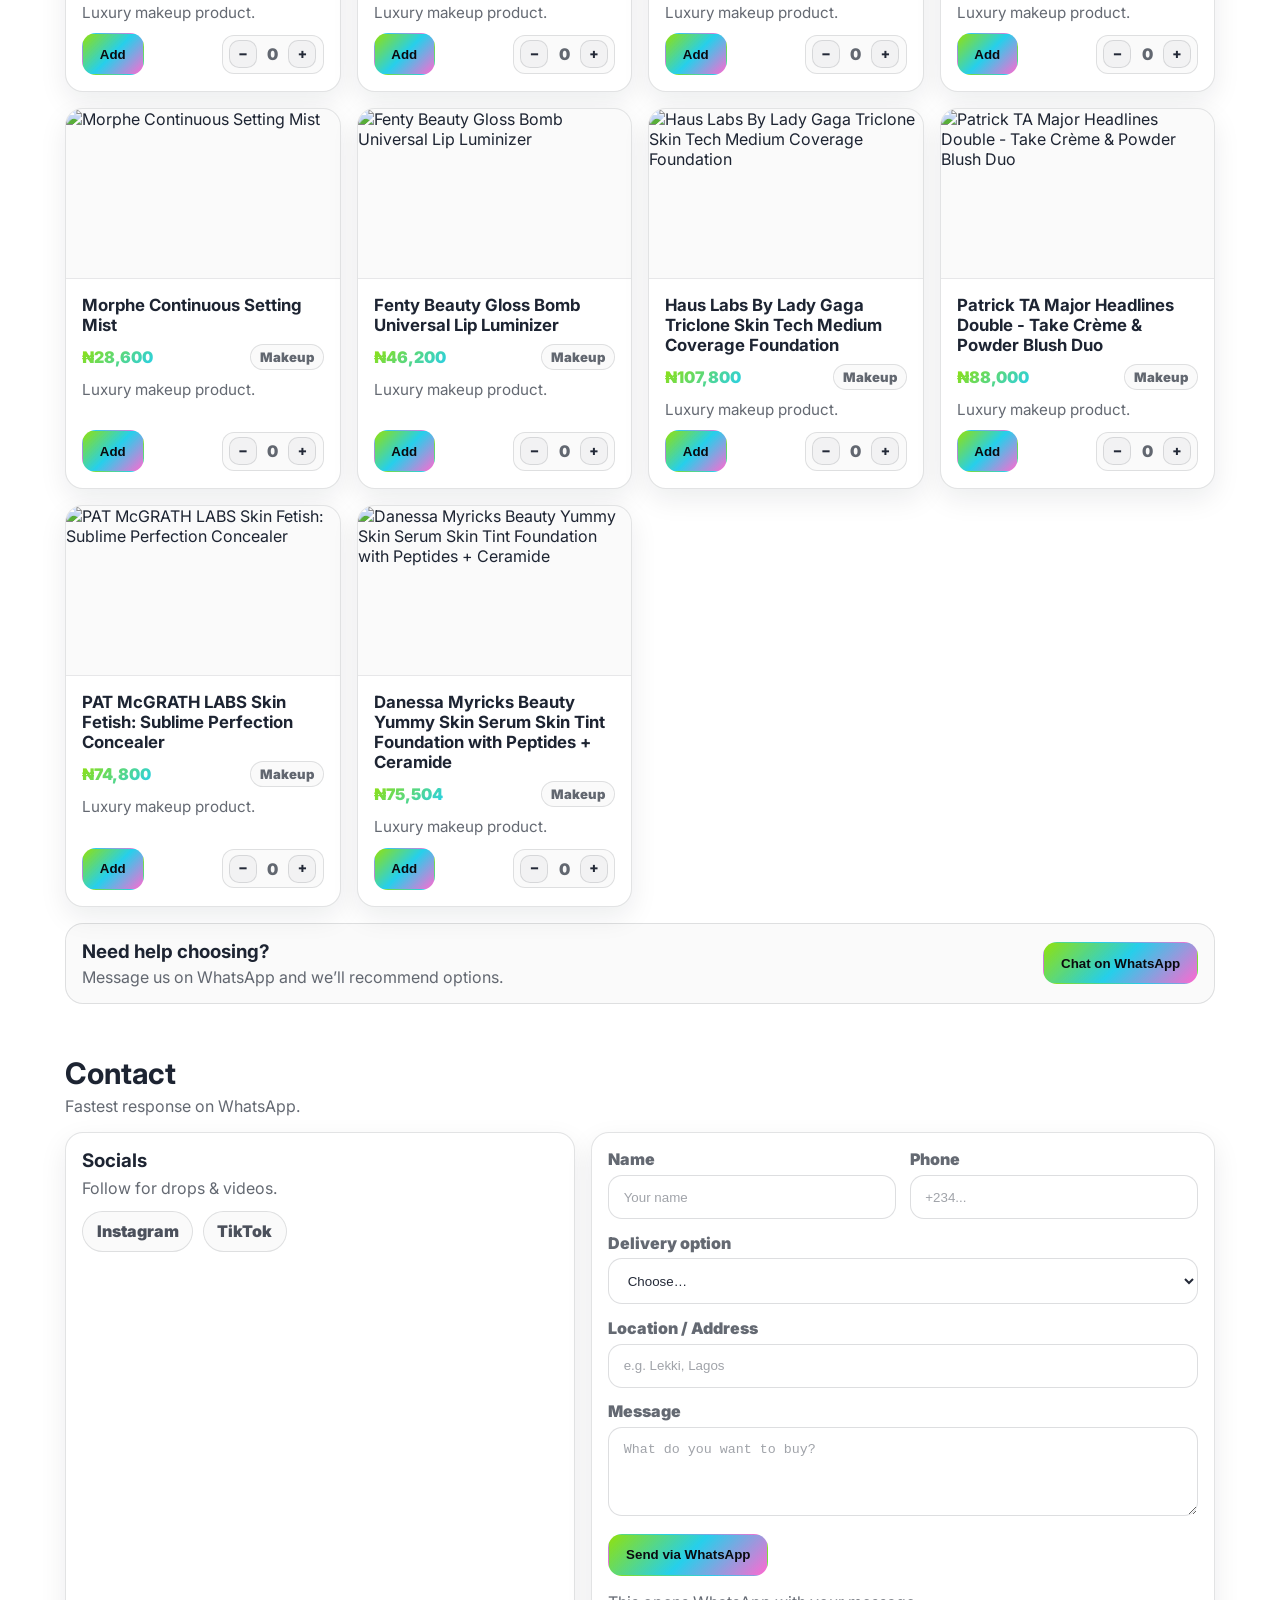
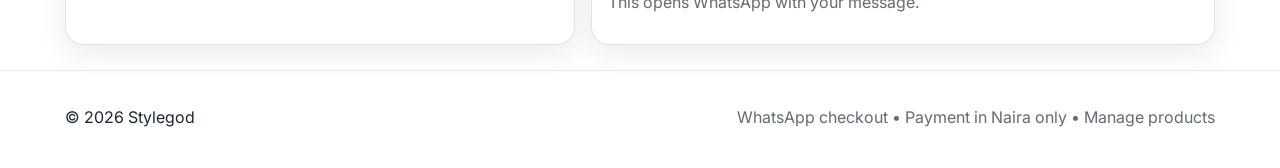
==== commit 1d0164f2: "Update shop.html" ====
--- a/shop.html
+++ b/shop.html
@@ -27,7 +27,6 @@
         <span class="logo__mark">
           <img src="assets/images/logo.jpg" width="40" height="40" alt="Stylegod logo" />
         </span>
-
         <span class="logo__text">
           <strong>Stylegod</strong>
           <small>Beauty & Luxury</small>
@@ -45,7 +44,7 @@
         <a class="iconbtn" href="https://www.instagram.com/sophia_de_stylegod/" target="_blank" rel="noreferrer">IG</a>
         <a class="iconbtn" href="https://www.tiktok.com/@sophia_stylegod" target="_blank" rel="noreferrer">TT</a>
 
-        <button class="cartbtn" id="openCartBtn" type="button" aria-haspopup="dialog" aria-controls="cartDrawer" aria-expanded="false">
+        <button class="cartbtn" id="openCartBtn" type="button" aria-haspopup="dialog" aria-controls="cartPopup" aria-expanded="false">
           Cart <span class="pillCount" id="cartCount">0</span>
         </button>
       </div>
@@ -218,50 +217,52 @@
 
   <div class="backdrop" id="backdrop" hidden></div>
 
-  <aside class="drawer" id="cartDrawer" role="dialog" aria-modal="true" aria-label="Cart" hidden>
-    <header class="drawer__head">
-      <h3>Your cart</h3>
-      <button class="iconbtn" id="closeCartBtn" type="button" aria-label="Close cart">✕</button>
-    </header>
-
-    <div class="drawer__body">
-      <div class="cartList" id="cartList"></div>
-
-      <div class="checkoutBox">
-        <h4>Checkout details</h4>
-
-        <label>
-          Delivery option
-          <select id="cartDelivery">
-            <option value="" disabled selected>Choose…</option>
-            <option value="Lagos">Lagos</option>
-            <option value="Outside Lagos">Outside Lagos</option>
-          </select>
-        </label>
-
-        <label>
-          Location / Address
-          <input id="cartLocation" placeholder="e.g. Ikeja, Lagos" />
-        </label>
-
-        <label>
-          Name
-          <input id="cartName" placeholder="Your name" />
-        </label>
-
-        <label>
-          Phone
-          <input id="cartPhone" placeholder="+234..." />
-        </label>
-
-        <div class="checkoutRow">
-          <strong>Total</strong>
-          <strong id="cartTotal">₦0</strong>
-        </div>
-
-        <div class="drawerActions">
-          <button class="btn btn--primary" id="checkoutBtn" type="button">Checkout on WhatsApp</button>
-          <button class="btn btn--ghost" id="clearBtn" type="button">Clear cart</button>
+  <aside class="cartPopup" id="cartPopup" role="dialog" aria-modal="true" aria-label="Shopping cart" hidden>
+    <div class="cartPopup__inner">
+      <header class="cartPopup__head">
+        <h3>Your cart</h3>
+        <button class="iconbtn" id="closeCartBtn" type="button" aria-label="Close cart">✕</button>
+      </header>
+
+      <div class="cartPopup__body">
+        <div class="cartList" id="cartList"></div>
+
+        <div class="checkoutBox">
+          <h4>Checkout details</h4>
+
+          <label>
+            Delivery option
+            <select id="cartDelivery">
+              <option value="" disabled selected>Choose…</option>
+              <option value="Lagos">Lagos</option>
+              <option value="Outside Lagos">Outside Lagos</option>
+            </select>
+          </label>
+
+          <label>
+            Location / Address
+            <input id="cartLocation" placeholder="e.g. Ikeja, Lagos" />
+          </label>
+
+          <label>
+            Name
+            <input id="cartName" placeholder="Your name" />
+          </label>
+
+          <label>
+            Phone
+            <input id="cartPhone" placeholder="+234..." />
+          </label>
+
+          <div class="checkoutRow">
+            <strong>Total</strong>
+            <strong id="cartTotal">₦0</strong>
+          </div>
+
+          <div class="drawerActions">
+            <button class="btn btn--primary" id="checkoutBtn" type="button">Checkout on WhatsApp</button>
+            <button class="btn btn--ghost" id="clearBtn" type="button">Clear cart</button>
+          </div>
         </div>
       </div>
     </div>
@@ -271,4 +272,4 @@
 
   <script src="app.js"></script>
 </body>
-</html>+</html>
--- a/styles.css
+++ b/styles.css
@@ -644,4 +644,366 @@
 /* Accessibility: reduced motion */
 @media (prefers-reduced-motion: reduce){
   *{ scroll-behavior: auto !important; transition: none !important; }
-}+}
+
+/* =========================
+   SIMPLE CART POPUP
+========================= */
+
+.backdrop{
+  position: fixed;
+  inset: 0;
+  background: rgba(15, 23, 42, 0.5);
+  opacity: 0;
+  transition: opacity .22s ease;
+  z-index: 90;
+}
+
+.backdrop.is-open{
+  opacity: 1;
+}
+
+.cartPopup{
+  position: fixed;
+  inset: 0;
+  display: grid;
+  place-items: center;
+  z-index: 100;
+  padding: 1rem;
+}
+
+.cartPopup__inner{
+  width: min(100%, 560px);
+  max-height: min(86vh, 900px);
+  overflow: hidden;
+  display: grid;
+  grid-template-rows: auto 1fr;
+  border-radius: 24px;
+  background: #fff;
+  border: 1px solid rgba(15, 23, 42, 0.08);
+  box-shadow: 0 30px 80px rgba(15, 23, 42, 0.22);
+  transform: translateY(24px) scale(.98);
+  opacity: 0;
+  transition: transform .22s ease, opacity .22s ease;
+}
+
+.cartPopup.is-open .cartPopup__inner{
+  transform: translateY(0) scale(1);
+  opacity: 1;
+}
+
+.cartPopup__head{
+  display: flex;
+  align-items: center;
+  justify-content: space-between;
+  gap: .8rem;
+  padding: 1rem 1rem .9rem;
+  border-bottom: 1px solid rgba(15, 23, 42, 0.08);
+}
+
+.cartPopup__head h3{
+  margin: 0;
+}
+
+.cartPopup__body{
+  overflow: auto;
+  padding: 1rem;
+}
+
+.emptyCart{
+  padding: 1rem 0;
+  color: #6b7280;
+}
+
+.cartList{
+  display: grid;
+  gap: .85rem;
+  margin-bottom: 1rem;
+}
+
+.cartItem{
+  display: grid;
+  grid-template-columns: 84px 1fr;
+  gap: .85rem;
+  align-items: start;
+  padding: .75rem;
+  border: 1px solid rgba(15, 23, 42, 0.08);
+  border-radius: 18px;
+  background: #fff;
+}
+
+.cartItem img{
+  width: 84px;
+  height: 84px;
+  object-fit: cover;
+  border-radius: 14px;
+  background: #f4f4f5;
+}
+
+.cartItem__body h4{
+  margin: 0 0 .25rem;
+  font-size: 1rem;
+}
+
+.cartItem__body p{
+  margin: 0 0 .6rem;
+  color: #6b7280;
+  font-size: .92rem;
+}
+
+.cartItem__actions{
+  display: flex;
+  flex-wrap: wrap;
+  align-items: center;
+  justify-content: space-between;
+  gap: .65rem;
+}
+
+.removeBtn{
+  border: 0;
+  background: transparent;
+  color: #ef4444;
+  font: inherit;
+  font-weight: 700;
+  cursor: pointer;
+}
+
+.checkoutBox{
+  display: grid;
+  gap: .8rem;
+  padding: 1rem;
+  border: 1px solid rgba(15, 23, 42, 0.08);
+  border-radius: 20px;
+  background: #fafafa;
+}
+
+.checkoutBox h4{
+  margin: 0;
+}
+
+.checkoutBox label{
+  display: grid;
+  gap: .35rem;
+  font-weight: 600;
+}
+
+.checkoutBox input,
+.checkoutBox select{
+  width: 100%;
+  border: 1px solid rgba(15, 23, 42, 0.12);
+  border-radius: 14px;
+  padding: .85rem .95rem;
+  font: inherit;
+  background: #fff;
+}
+
+.checkoutRow{
+  display: flex;
+  align-items: center;
+  justify-content: space-between;
+  gap: 1rem;
+  padding-top: .2rem;
+}
+
+.drawerActions{
+  display: grid;
+  grid-template-columns: 1fr 1fr;
+  gap: .7rem;
+}
+
+/* =========================
+   BETTER MOBILE RESPONSIVE
+========================= */
+
+@media (max-width: 980px){
+  .header__inner{
+    gap: 1rem;
+    flex-wrap: wrap;
+  }
+
+  .nav{
+    order: 3;
+    width: 100%;
+    display: flex;
+    flex-wrap: wrap;
+    gap: .6rem;
+    justify-content: center;
+  }
+
+  .header__actions{
+    margin-left: auto;
+    flex-wrap: wrap;
+    gap: .55rem;
+  }
+
+  .hero__inner{
+    grid-template-columns: 1fr;
+    gap: 1.2rem;
+  }
+
+  .section__head--row{
+    flex-direction: column;
+    align-items: flex-start;
+    gap: 1rem;
+  }
+
+  .filters{
+    width: 100%;
+    display: flex;
+    flex-wrap: wrap;
+    gap: .55rem;
+  }
+
+  .contact{
+    grid-template-columns: 1fr;
+  }
+
+  .row{
+    grid-template-columns: 1fr;
+  }
+}
+
+@media (max-width: 720px){
+  .container{
+    width: min(100% - 1rem, 1200px);
+  }
+
+  .topbar__inner{
+    justify-content: center;
+    text-align: center;
+  }
+
+  .header{
+    position: sticky;
+    top: 0;
+    z-index: 50;
+    background: rgba(255,255,255,.92);
+    backdrop-filter: blur(14px);
+  }
+
+  .header__inner{
+    padding: .8rem 0;
+  }
+
+  .logo__text small{
+    display: none;
+  }
+
+  .nav{
+    justify-content: flex-start;
+    overflow-x: auto;
+    -webkit-overflow-scrolling: touch;
+    padding-bottom: .2rem;
+  }
+
+  .nav a{
+    white-space: nowrap;
+  }
+
+  .header__actions{
+    width: 100%;
+    justify-content: space-between;
+  }
+
+  .cartbtn{
+    min-width: 100px;
+  }
+
+  .hero{
+    padding: 2rem 0 1.5rem;
+  }
+
+  .hero__copy h1{
+    font-size: clamp(1.9rem, 8vw, 2.6rem);
+    line-height: 1.08;
+  }
+
+  .hero__cta{
+    display: grid;
+    grid-template-columns: 1fr;
+    gap: .7rem;
+  }
+
+  .catGrid{
+    grid-template-columns: 1fr;
+  }
+
+  .grid{
+    grid-template-columns: 1fr;
+  }
+
+  .card__img img{
+    height: 260px;
+  }
+
+  .note{
+    grid-template-columns: 1fr;
+    align-items: start;
+  }
+
+  .footer__inner{
+    flex-direction: column;
+    align-items: flex-start;
+    gap: .5rem;
+  }
+
+  .cartPopup{
+    align-items: end;
+    padding: 0;
+  }
+
+  .cartPopup__inner{
+    width: 100%;
+    max-height: 88vh;
+    border-bottom-left-radius: 0;
+    border-bottom-right-radius: 0;
+    border-top-left-radius: 22px;
+    border-top-right-radius: 22px;
+    transform: translateY(100%);
+  }
+
+  .cartPopup.is-open .cartPopup__inner{
+    transform: translateY(0);
+  }
+
+  .drawerActions{
+    grid-template-columns: 1fr;
+  }
+
+  .cartItem{
+    grid-template-columns: 72px 1fr;
+  }
+
+  .cartItem img{
+    width: 72px;
+    height: 72px;
+  }
+}
+
+@media (max-width: 480px){
+  .iconbtn,
+  .cartbtn,
+  .btn{
+    min-height: 44px;
+  }
+
+  .card__actions{
+    grid-template-columns: 1fr;
+    gap: .7rem;
+  }
+
+  .qty{
+    width: 100%;
+    justify-content: space-between;
+  }
+
+  .checkoutBox{
+    padding: .85rem;
+  }
+
+  .cartPopup__head,
+  .cartPopup__body{
+    padding-left: .85rem;
+    padding-right: .85rem;
+  }
+}
